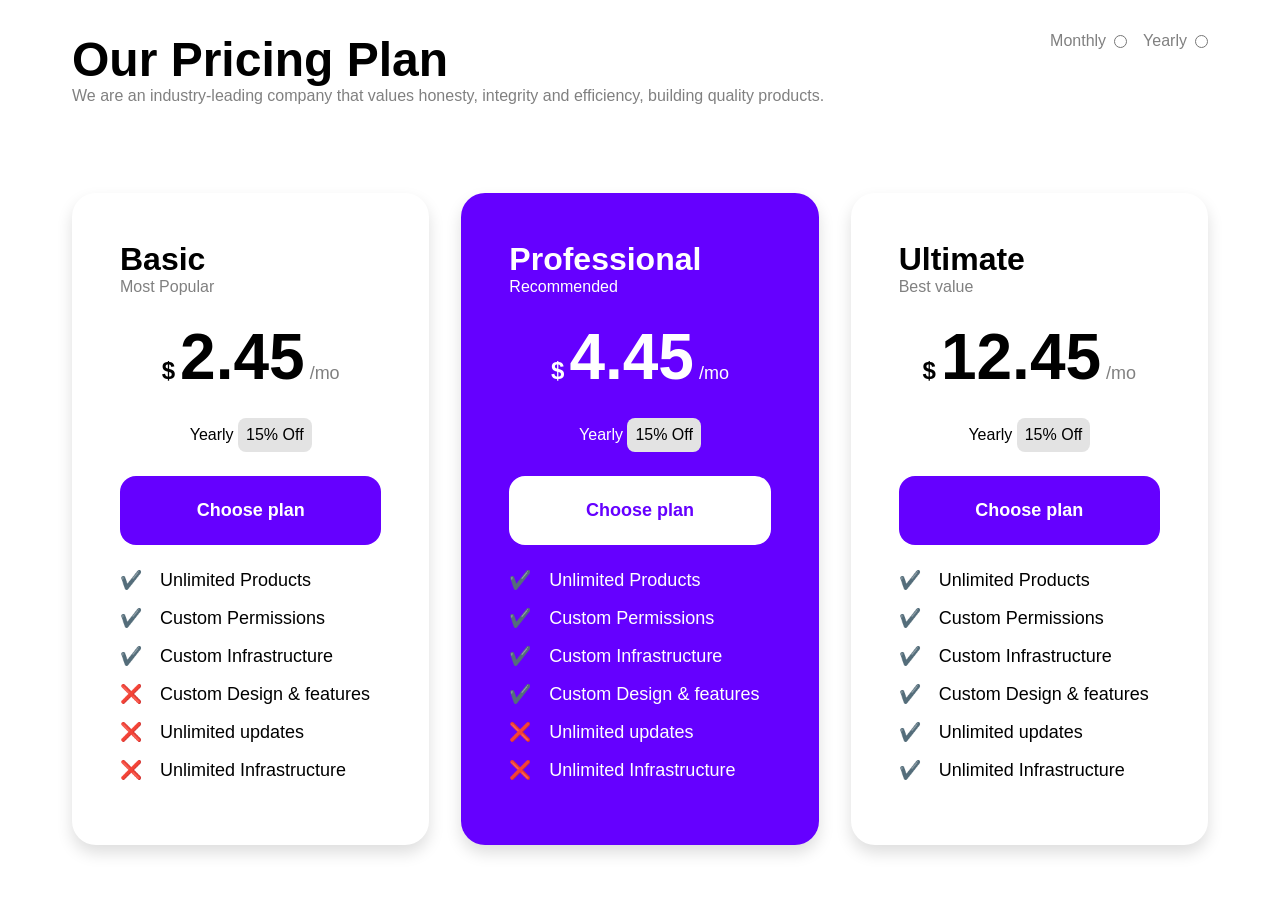
==== index.html @ 88b5cd85 "first commit" ====
<!DOCTYPE html>
<html lang="en">

<head>
	<meta charset="UTF-8" />
	<meta http-equiv="X-UA-Compatible" content="IE=edge" />
	<meta name="viewport" content="width=device-width, initial-scale=1.0" />
	<title>Pricing Plan</title>

	<!-- Style -->
	<link rel="stylesheet" href="css/style.css" />
</head>

<body>
	<div class="container">

		<header>
			<div class="header-right">
				<h1>Our Pricing Plan</h1>
				<p>We are an industry-leading company that values honesty, integrity and efficiency, building quality
					products.
				</p>
			</div>

			<div class="period-selection">
				<div>
					<label for="period-monthly">Monthly</label>
					<input type="radio" id="period-monthly" name="period" value="Monthly">
				</div>
				<div>
					<label for="period-yearly">Yearly</label>
					<input type="radio" id="period-yearly" name="period" value="Yearly">
				</div>
			</div>
		</header>
		<main>
			<div class="row">
				<div class="pricing-card">
					<div class="card-header">
						<h2>Basic</h2>
						<p class="subtitle">Most Popular</p>
					</div>

					<div class="price">
						<span class="currency">$</span>
						<span class="amount">2.45</span>
						<span class="period">/mo</sè>
					</div>

					<div class="comparison">
						Yearly <span class="discount">15% Off</span>
					</div>

					<button class="btn btn-primary">Choose plan</button>
					<ul class="features-list">
						<li>
							<span>✔️</span>
							<span>Unlimited Products</span>
						</li>
						<li>
							<span>✔️</span>
							<span>Custom Permissions</span>
						</li>
						<li>
							<span>✔️</span>
							<span>Custom Infrastructure</span>
						</li>
						<li>
							<span>❌</span>
							<span>Custom Design & features</span>
						</li>
						<li>
							<span>❌</span>
							<span>Unlimited updates</span>
						</li>
						<li>
							<span>❌</span>
							<span>Unlimited Infrastructure</span>
						</li>
					</ul>

				</div>
				<div class="pricing-card highlight">
					<div class="card-header">
						<h2>Professional</h2>
						<p class="subtitle">Recommended</p>
					</div>

					<div class="price">
						<span class="currency">$</span>
						<span class="amount">4.45</span>
						<span class="period">/mo</sè>
					</div>

					<div class="comparison">
						Yearly <span class="discount">15% Off</span>
					</div>

					<button class="btn btn-primary">Choose plan</button>
					<ul class="features-list">
						<li>
							<span>✔️</span>
							<span>Unlimited Products</span>
						</li>
						<li>
							<span>✔️</span>
							<span>Custom Permissions</span>
						</li>
						<li>
							<span>✔️</span>
							<span>Custom Infrastructure</span>
						</li>
						<li>
							<span>✔️</span>
							<span>Custom Design & features</span>
						</li>
						<li>
							<span>❌</span>
							<span>Unlimited updates</span>
						</li>
						<li>
							<span>❌</span>
							<span>Unlimited Infrastructure</span>
						</li>
					</ul>

				</div>
				<div class="pricing-card">
					<div class="card-header">
						<h2>Ultimate</h2>
						<p class="subtitle">Best value</p>
					</div>

					<div class="price">
						<span class="currency">$</span>
						<span class="amount">12.45</span>
						<span class="period">/mo</sè>
					</div>

					<div class="comparison">
						Yearly <span class="discount">15% Off</span>
					</div>

					<button class="btn btn-primary">Choose plan</button>
					<ul class="features-list">
						<li>
							<span>✔️</span>
							<span>Unlimited Products</span>
						</li>
						<li>
							<span>✔️</span>
							<span>Custom Permissions</span>
						</li>
						<li>
							<span>✔️</span>
							<span>Custom Infrastructure</span>
						</li>
						<li>
							<span>✔️</span>
							<span>Custom Design & features</span>
						</li>
						<li>
							<span>✔️</span>
							<span>Unlimited updates</span>
						</li>
						<li>
							<span>✔️</span>
							<span>Unlimited Infrastructure</span>
						</li>
					</ul>

				</div>
			</div>
		</main>
	</div>
</body>

</html>
---- css/style.css ----
/* Reset */
* {
	margin: 0;
	padding: 0;
	box-sizing: border-box;
}

/* Generics */
body {
	font-family: sans-serif;
}

main {
	padding: 32px;
}

ul {
	list-style-type: none;
}

h1 {
	font-size: 48px;
}

header {
	padding: 32px;
	display: flex;
	flex-wrap: wrap;
	justify-content: space-between;
}

header p {
	color: #808080;
	margin-bottom: 24px;
}

.period-selection {
	/* grow serve a prendere tutta la riga quando andiamo daccapo su mobile, prova a disattivarlo per vedere la differenza */
	flex-grow: 1;
	display: flex;
	gap: 16px;
	font-size: 16px;
	justify-content: flex-end;
	align-items: flex-start;
	color: #808080;
}

.period-selection i {
	font-size: 32px;
}

.period-selection i.bi-toggle-on {
	/* valido solo per icone bootstrap (v. altro file) */
	color: #000;
}

.period-selection>* {
	gap: 8px;
	display: flex;
	align-items: center;
}

/* Utils */

.container {
	max-width: 1200px;
	margin: 0 auto;
}

.row {
	gap: 32px;
	display: flex;
	flex-wrap: wrap;
	justify-content: center;
}

/*  Cards */

.pricing-card {
	flex-grow: 1;
	flex-shrink: 0;
	flex-basis: calc(100% / 3 - 64px / 3);
	min-width: 350px;
	border-radius: 24px;
	padding: 48px;
	/* Box shadow leggero per le card */
	box-shadow: 0 8px 16px 0 #dedede;
}

.card-header {
	margin-bottom: 24px;
}

h2 {
	font-size: 32px;
}

.pricing-card .subtitle {
	color: #808080;
}

.price {
	font-size: 18px;
	text-align: center;
	margin-bottom: 24px;
}

.price .currency {
	font-weight: bold;
	font-size: 24px;
}

.price .amount {
	font-size: 64px;
	font-weight: bolder;
}

.price .period {
	color: #808080;
}

/*  Comparison */

.comparison {
	margin-bottom: 24px;
	text-align: center;
}

.comparison .discount {
	padding: 8px;
	border-radius: 8px;
	display: inline-flex;
	background-color: #e3e3e3;
}

/* Buttons */

.btn {
	font-size: 18px;
	outline: none;
	border: none;
	padding: 24px;
	border-radius: 16px;
	display: block;
	width: 100%;
	margin-bottom: 24px;
	font-size: 18px;
	font-weight: bold;
	color: #fff;
	background-color: #6500ff;
}

/* Lista Prodotti */
.features-list {
	font-size: 18px;
}

.features-list li {
	display: flex;
	gap: 18px;
	align-items: center;
	margin-bottom: 16px;
}

.features-list i.bi {
	/* valido solo per icone bootstrap (v. altro file) */
	font-size: 32px;
}

/* Evidenza */

.highlight.pricing-card {
	color: #fff;
	background-color: #6500ff;
}

.highlight .period,
.highlight .subtitle {
	color: #fff;
}

.highlight .discount {
	color: #000;
}

.highlight .btn {
	color: #6500ff;
	background-color: #fff;
}

/* CHICCA: Evidenza versione nesting */

.highlight {
	&.pricing-card {
		color: #fff;
		background-color: #6500ff;
	}

	.period,
	.subtitle {
		color: #fff;
	}

	.discount {
		color: #000;
	}

	.btn {
		color: #6500ff;
		background-color: #fff;
	}
}

/* BONUS */

.features-list {
	display: flex;
	flex-wrap: wrap;
	justify-content: space-around;
}

.features-list li {
	flex-basis: 320px;
	flex-shrink: 0;
}
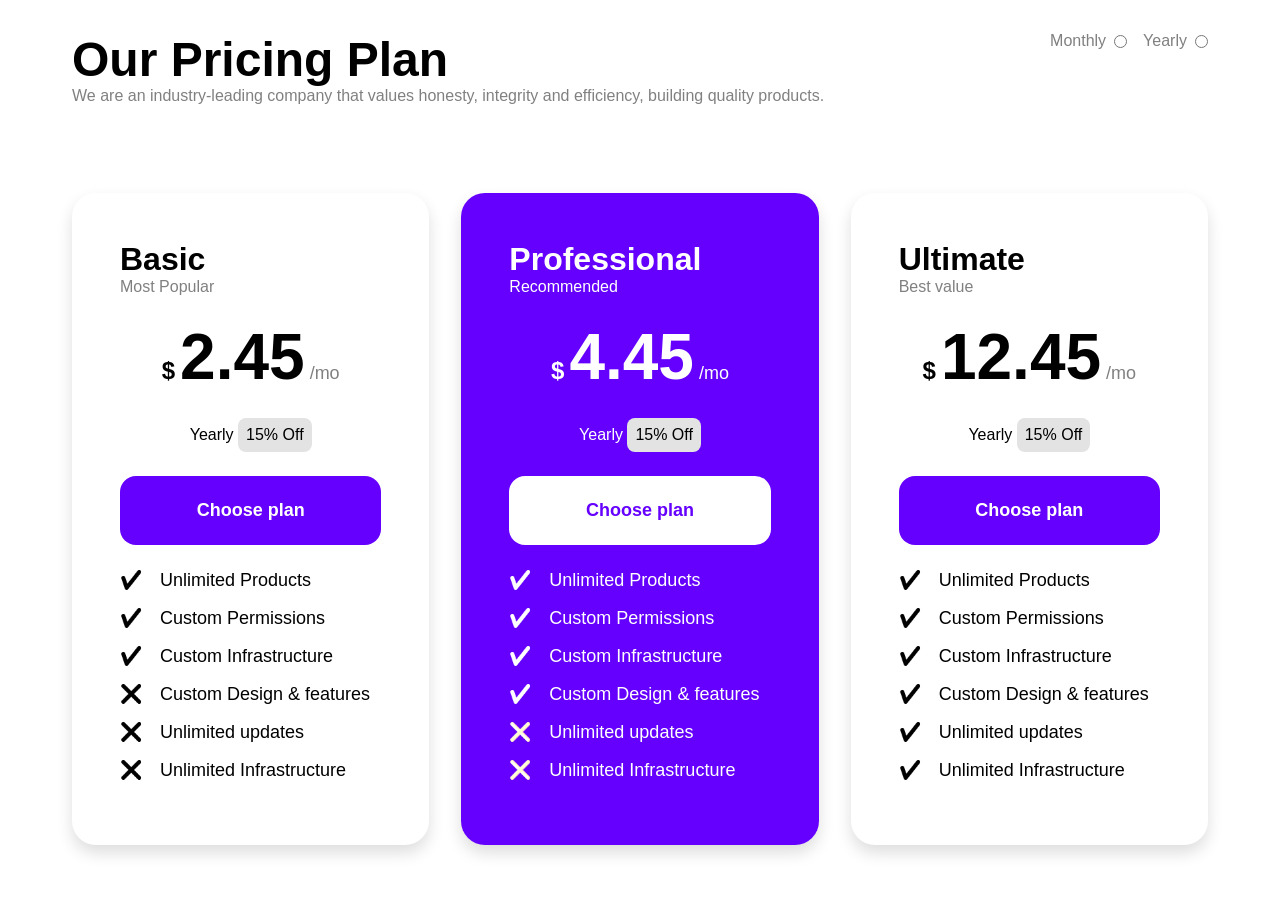
==== commit 7039b6af: "minor" ====
--- a/index.html
+++ b/index.html
@@ -54,27 +54,27 @@
 					<button class="btn btn-primary">Choose plan</button>
 					<ul class="features-list">
 						<li>
-							<span>✔️</span>
+							<span class="icon-dark">✔️</span>
 							<span>Unlimited Products</span>
 						</li>
 						<li>
-							<span>✔️</span>
+							<span class="icon-dark">✔️</span>
 							<span>Custom Permissions</span>
 						</li>
 						<li>
-							<span>✔️</span>
+							<span class="icon-dark">✔️</span>
 							<span>Custom Infrastructure</span>
 						</li>
 						<li>
-							<span>❌</span>
+							<span class="icon-dark">❌</span>
 							<span>Custom Design & features</span>
 						</li>
 						<li>
-							<span>❌</span>
+							<span class="icon-dark">❌</span>
 							<span>Unlimited updates</span>
 						</li>
 						<li>
-							<span>❌</span>
+							<span class="icon-dark">❌</span>
 							<span>Unlimited Infrastructure</span>
 						</li>
 					</ul>
@@ -99,27 +99,27 @@
 					<button class="btn btn-primary">Choose plan</button>
 					<ul class="features-list">
 						<li>
-							<span>✔️</span>
+							<span class="icon-light">✔️</span>
 							<span>Unlimited Products</span>
 						</li>
 						<li>
-							<span>✔️</span>
+							<span class="icon-light">✔️</span>
 							<span>Custom Permissions</span>
 						</li>
 						<li>
-							<span>✔️</span>
+							<span class="icon-light">✔️</span>
 							<span>Custom Infrastructure</span>
 						</li>
 						<li>
-							<span>✔️</span>
+							<span class="icon-light">✔️</span>
 							<span>Custom Design & features</span>
 						</li>
 						<li>
-							<span>❌</span>
+							<span class="icon-light">❌</span>
 							<span>Unlimited updates</span>
 						</li>
 						<li>
-							<span>❌</span>
+							<span class="icon-light">❌</span>
 							<span>Unlimited Infrastructure</span>
 						</li>
 					</ul>
@@ -144,27 +144,27 @@
 					<button class="btn btn-primary">Choose plan</button>
 					<ul class="features-list">
 						<li>
-							<span>✔️</span>
+							<span class="icon-dark">✔️</span>
 							<span>Unlimited Products</span>
 						</li>
 						<li>
-							<span>✔️</span>
+							<span class="icon-dark">✔️</span>
 							<span>Custom Permissions</span>
 						</li>
 						<li>
-							<span>✔️</span>
+							<span class="icon-dark">✔️</span>
 							<span>Custom Infrastructure</span>
 						</li>
 						<li>
-							<span>✔️</span>
+							<span class="icon-dark">✔️</span>
 							<span>Custom Design & features</span>
 						</li>
 						<li>
-							<span>✔️</span>
+							<span class="icon-dark">✔️</span>
 							<span>Unlimited updates</span>
 						</li>
 						<li>
-							<span>✔️</span>
+							<span class="icon-dark">✔️</span>
 							<span>Unlimited Infrastructure</span>
 						</li>
 					</ul>
--- a/css/style.css
+++ b/css/style.css
@@ -162,6 +162,14 @@
 	margin-bottom: 16px;
 }
 
+.icon-dark {
+	filter: brightness(0);
+}
+
+.icon-light {
+	filter: brightness(400%);
+}
+
 .features-list i.bi {
 	/* valido solo per icone bootstrap (v. altro file) */
 	font-size: 32px;
